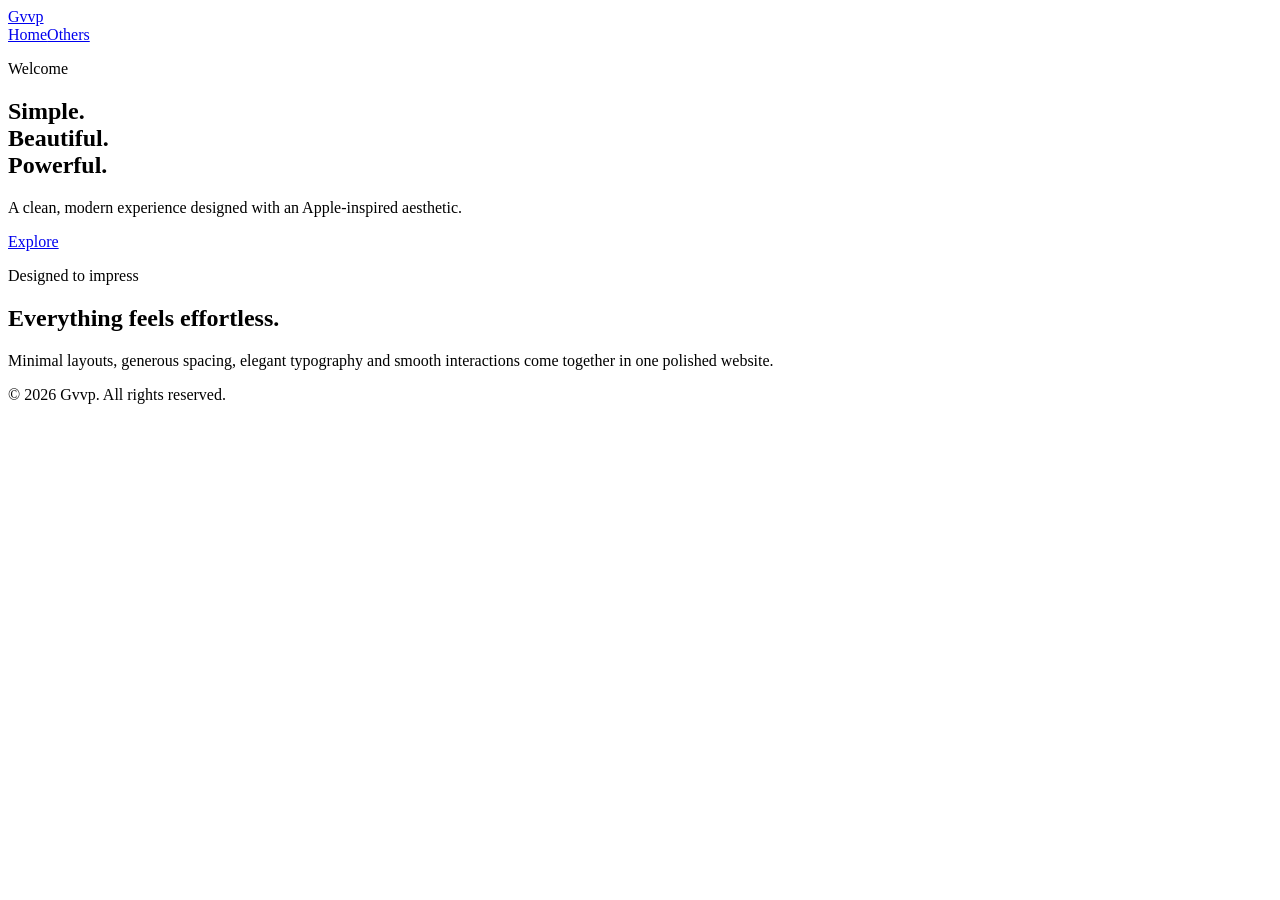
==== index.html @ 42f43a1f "Create Apple-style home page" ====
<!DOCTYPE html>
<html lang="en">
<head>
<meta charset="UTF-8">
<meta name="viewport" content="width=device-width, initial-scale=1.0">
<title>Gvvp — Home</title>
<link rel="stylesheet" href="style.css">
</head>
<body>
<header class="nav">
  <a class="brand" href="index.html">Gvvp</a>
  <nav><a class="active" href="index.html">Home</a><a href="others.html">Others</a></nav>
</header>
<main>
  <section class="hero">
    <p class="eyebrow">Welcome</p>
    <h1>Simple.<br>Beautiful.<br>Powerful.</h1>
    <p class="subtitle">A clean, modern experience designed with an Apple-inspired aesthetic.</p>
    <a class="button" href="others.html">Explore</a>
  </section>
  <section class="feature">
    <p class="eyebrow">Designed to impress</p>
    <h2>Everything feels effortless.</h2>
    <p>Minimal layouts, generous spacing, elegant typography and smooth interactions come together in one polished website.</p>
  </section>
</main>
<footer>© 2026 Gvvp. All rights reserved.</footer>
</body>
</html>
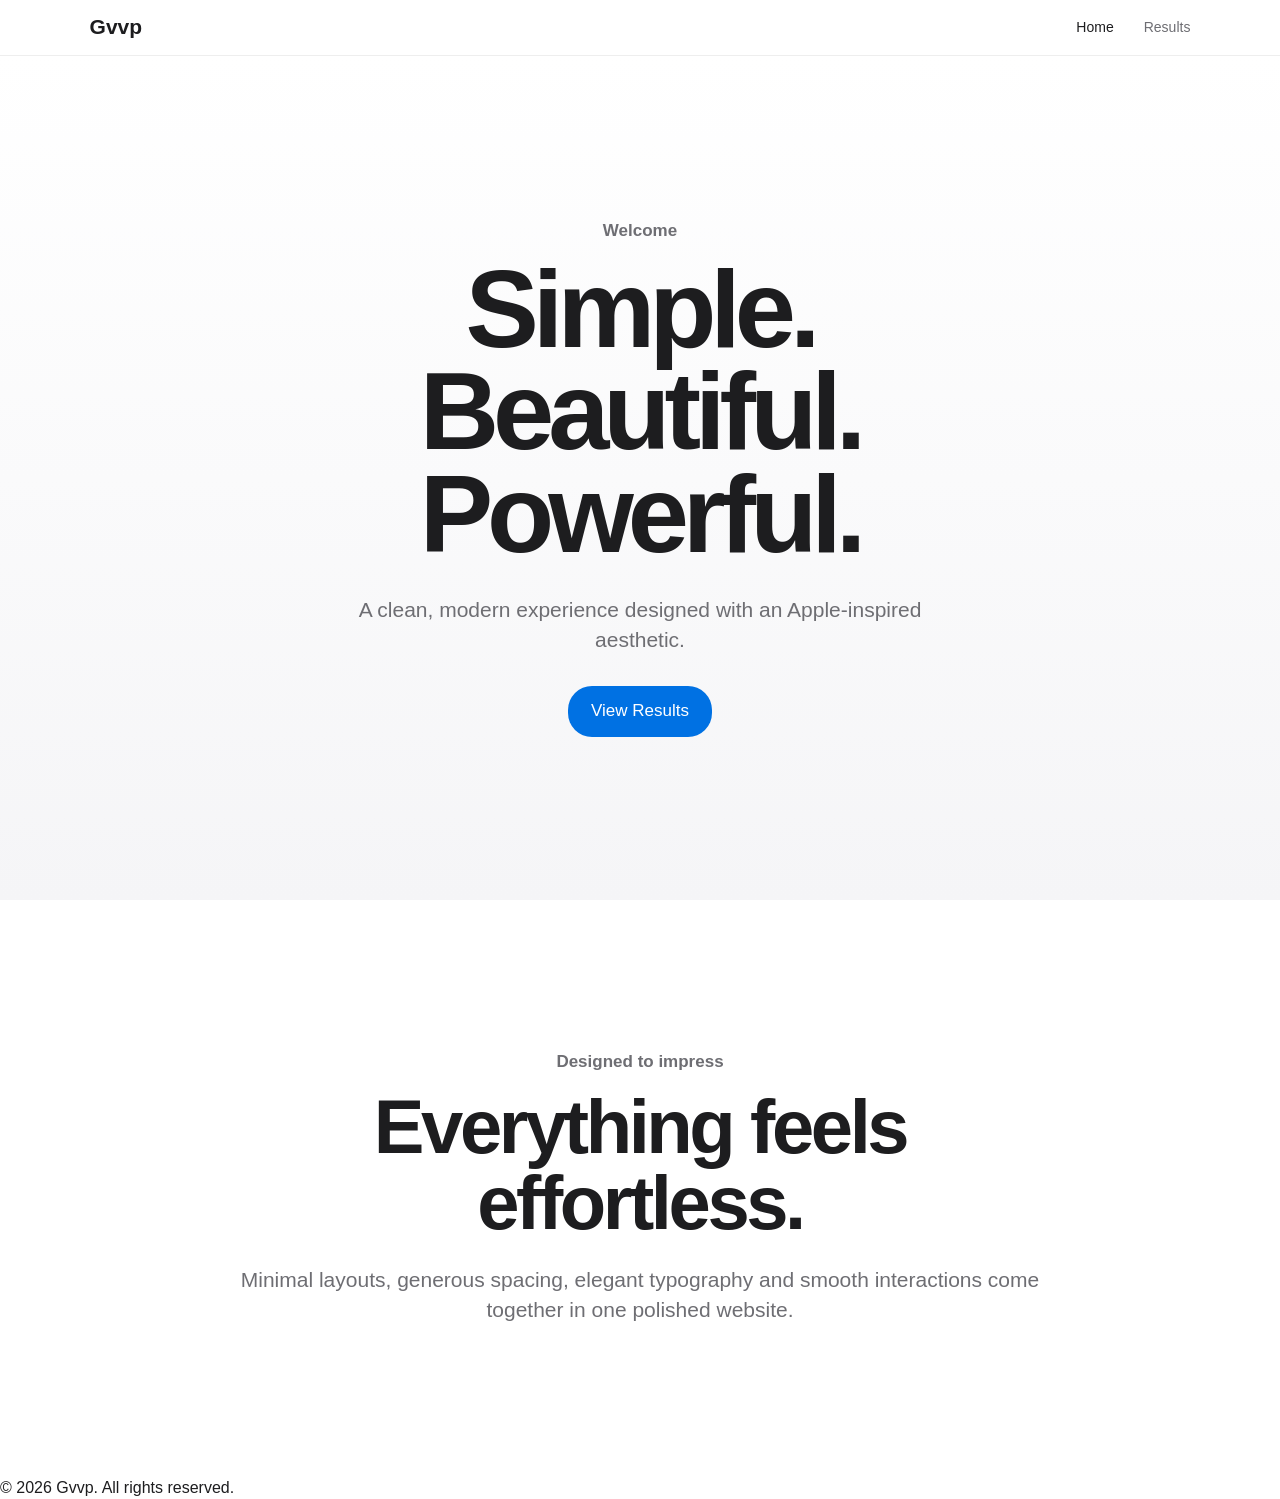
==== commit ef6e7d15: "Replace Others page navigation with Results page" ====
--- a/index.html
+++ b/index.html
@@ -9,14 +9,14 @@
 <body>
 <header class="nav">
   <a class="brand" href="index.html">Gvvp</a>
-  <nav><a class="active" href="index.html">Home</a><a href="others.html">Others</a></nav>
+  <nav><a class="active" href="index.html">Home</a><a href="results.html">Results</a></nav>
 </header>
 <main>
   <section class="hero">
     <p class="eyebrow">Welcome</p>
     <h1>Simple.<br>Beautiful.<br>Powerful.</h1>
     <p class="subtitle">A clean, modern experience designed with an Apple-inspired aesthetic.</p>
-    <a class="button" href="others.html">Explore</a>
+    <a class="button" href="results.html">View Results</a>
   </section>
   <section class="feature">
     <p class="eyebrow">Designed to impress</p>
--- a/style.css
+++ b/style.css
@@ -0,0 +1 @@
+*{box-sizing:border-box;margin:0;padding:0}html{scroll-behavior:smooth}body{font-family:-apple-system,BlinkMacSystemFont,"SF Pro Display","Segoe UI",sans-serif;color:#1d1d1f;background:#fff;line-height:1.45}.nav{height:56px;display:flex;align-items:center;justify-content:space-between;padding:0 7%;position:sticky;top:0;z-index:10;background:rgba(255,255,255,.82);backdrop-filter:blur(18px);border-bottom:1px solid #eee}.brand{font-size:21px;font-weight:700;color:#1d1d1f;text-decoration:none}.nav nav{display:flex;gap:30px}.nav nav a{font-size:14px;color:#6e6e73;text-decoration:none;transition:.2s}.nav nav a:hover,.nav nav a.active{color:#1d1d1f}.hero{min-height:calc(100vh - 56px);display:flex;flex-direction:column;align-items:center;justify-content:center;text-align:center;padding:70px 20px;background:linear-gradient(#fff,#f5f5f7)}.eyebrow{font-size:17px;color:#6e6e73;margin-bottom:14px;font-weight:600}.hero h1{font-size:clamp(58px,10vw,110px);line-height:.93;letter-spacing:-.055em;font-weight:700}.subtitle{max-width:600px;color:#6e6e73;font-size:21px;margin:30px auto}.button{display:inline-block;background:#0071e3;color:white;text-decoration:none;padding:13px 23px;border-radius:24px;font-size:17px;transition:.2s}.button:hover{background:#0077ed;transform:translateY(-2px)}.feature{max-width:900px;margin:0 auto;padding:150px 25px;text-align:center}.feature h2,.page-head h1,.results-hero h1{font-size:clamp(42px,7vw,76px);line-height:1;letter-spacing:-.045em;margin-bottom:24px}.feature p:last-child{font-size:21px;color:#6e6e73}.page-head{text-align:center;padding:130px 20px 80px;background:#f5f5f7}.page-head .subtitle{margin-top:20px}.cards{max-width:1100px;margin:0 auto;padding:40px 25px 140px;display:grid;grid-template-columns:repeat(3,1fr);gap:20px}.cards article{background:#f5f5f7;border-radius:28px;padding:36px;min-height:250px;transition:.3s}.cards article:hover{transform:translateY(-6px);box-shadow:0 15px 40px rgba(0,0,0,.08)}.cards span{color:#6e6e73;font-size:14px}.cards h2{font-size:30px;margin:35px 0 12px;letter-spacing:-.02em}.cards p{color:#6e6e73;font-size:17px}.results-page{background:#fff;min-height:calc(100vh - 56px)}.results-hero{text-align:center;padding:115px 20px 75px;background:#f5f5f7}.results-hero .subtitle{margin-top:18px}.result-section{max-width:800px;margin:0 auto;padding:65px 25px 20px}.section-label{text-transform:uppercase;letter-spacing:.08em;font-size:13px;font-weight:600;color:#6e6e73;margin-bottom:18px}.result-list{border-top:1px solid #e5e5e7}.result-list a{display:flex;align-items:center;justify-content:space-between;padding:19px 4px;border-bottom:1px solid #e5e5e7;color:#0071e3;text-decoration:none;font-size:18px;transition:.2s}.result-list a:hover{padding-left:8px}.result-list span{font-size:28px;font-weight:300}.note{text-align:center;color:#86868b;font-size:14px;margin:28px 0 70px}@media(max-width:700px){.nav{padding:0 5%}.nav nav{gap:18px}.nav nav a{font-size:13px}.hero h1{font-size:58px}.subtitle{font-size:18px}.feature{padding:100px 25px}.cards{grid-template-columns:1fr;padding-bottom:90px}.page-head{padding:100px 20px 60px}.results-hero{padding:90px 20px 60px}.results-hero h1{font-size:56px}.result-section{padding-top:50px}.result-list a{font-size:16px}}
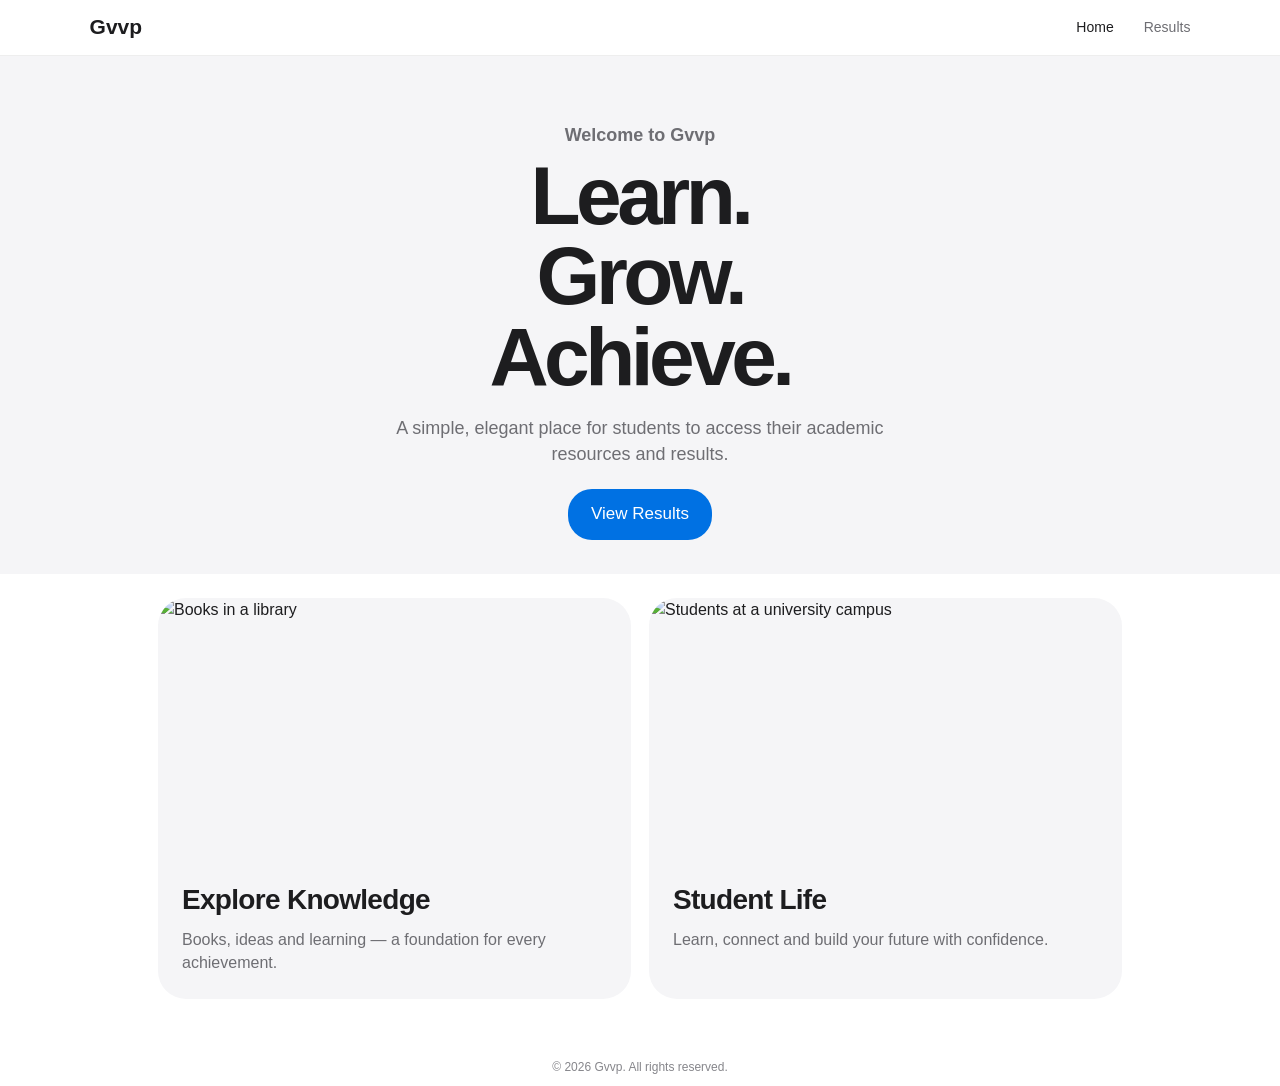
==== commit 064313c8: "Add Apple-style educational visuals to Home page" ====
--- a/index.html
+++ b/index.html
@@ -5,25 +5,33 @@
 <meta name="viewport" content="width=device-width, initial-scale=1.0">
 <title>Gvvp — Home</title>
 <link rel="stylesheet" href="style.css">
+<style>
+.home{background:#fff}.home-hero{padding:48px 20px 34px;text-align:center;background:#f5f5f7}.home-hero .eyebrow{margin-bottom:8px}.home-hero h1{font-size:clamp(44px,10vw,82px);line-height:.98;letter-spacing:-.055em;margin:0}.home-hero p{max-width:560px;margin:18px auto 22px;color:#6e6e73;font-size:18px}.home-grid{max-width:1000px;margin:0 auto;padding:24px 18px 50px;display:grid;grid-template-columns:1fr 1fr;gap:18px}.home-card{overflow:hidden;background:#f5f5f7;border-radius:28px;text-align:left}.home-card img{width:100%;height:260px;display:block;object-fit:cover}.home-card .card-copy{padding:22px 24px 25px}.home-card h2{font-size:28px;letter-spacing:-.025em;margin:0 0 7px}.home-card p{color:#6e6e73;font-size:16px;margin:0}.home-card a{display:inline-block;margin-top:14px;color:#0071e3;text-decoration:none;font-size:15px}@media(max-width:700px){.home-hero{padding:34px 18px 26px}.home-hero h1{font-size:50px}.home-hero p{font-size:17px}.home-grid{grid-template-columns:1fr;gap:14px;padding:18px 14px 35px}.home-card img{height:190px}.home-card .card-copy{padding:18px 20px 20px}.home-card h2{font-size:24px}}
+</style>
 </head>
 <body>
 <header class="nav">
   <a class="brand" href="index.html">Gvvp</a>
   <nav><a class="active" href="index.html">Home</a><a href="results.html">Results</a></nav>
 </header>
-<main>
-  <section class="hero">
-    <p class="eyebrow">Welcome</p>
-    <h1>Simple.<br>Beautiful.<br>Powerful.</h1>
-    <p class="subtitle">A clean, modern experience designed with an Apple-inspired aesthetic.</p>
+<main class="home">
+  <section class="home-hero">
+    <p class="eyebrow">Welcome to Gvvp</p>
+    <h1>Learn.<br>Grow.<br>Achieve.</h1>
+    <p>A simple, elegant place for students to access their academic resources and results.</p>
     <a class="button" href="results.html">View Results</a>
   </section>
-  <section class="feature">
-    <p class="eyebrow">Designed to impress</p>
-    <h2>Everything feels effortless.</h2>
-    <p>Minimal layouts, generous spacing, elegant typography and smooth interactions come together in one polished website.</p>
+  <section class="home-grid">
+    <article class="home-card">
+      <img src="https://images.unsplash.com/photo-1521587760476-6c12a4b040da?auto=format&fit=crop&w=1200&q=85" alt="Books in a library">
+      <div class="card-copy"><h2>Explore Knowledge</h2><p>Books, ideas and learning — a foundation for every achievement.</p></div>
+    </article>
+    <article class="home-card">
+      <img src="https://images.unsplash.com/photo-1523050854058-8df90110c9f1?auto=format&fit=crop&w=1200&q=85" alt="Students at a university campus">
+      <div class="card-copy"><h2>Student Life</h2><p>Learn, connect and build your future with confidence.</p></div>
+    </article>
   </section>
 </main>
 <footer>© 2026 Gvvp. All rights reserved.</footer>
 </body>
-</html>
+</html>
--- a/style.css
+++ b/style.css
@@ -1 +1 @@
-*{box-sizing:border-box;margin:0;padding:0}html{scroll-behavior:smooth}body{font-family:-apple-system,BlinkMacSystemFont,"SF Pro Display","Segoe UI",sans-serif;color:#1d1d1f;background:#fff;line-height:1.45}.nav{height:56px;display:flex;align-items:center;justify-content:space-between;padding:0 7%;position:sticky;top:0;z-index:10;background:rgba(255,255,255,.82);backdrop-filter:blur(18px);border-bottom:1px solid #eee}.brand{font-size:21px;font-weight:700;color:#1d1d1f;text-decoration:none}.nav nav{display:flex;gap:30px}.nav nav a{font-size:14px;color:#6e6e73;text-decoration:none;transition:.2s}.nav nav a:hover,.nav nav a.active{color:#1d1d1f}.hero{min-height:calc(100vh - 56px);display:flex;flex-direction:column;align-items:center;justify-content:center;text-align:center;padding:70px 20px;background:linear-gradient(#fff,#f5f5f7)}.eyebrow{font-size:17px;color:#6e6e73;margin-bottom:14px;font-weight:600}.hero h1{font-size:clamp(58px,10vw,110px);line-height:.93;letter-spacing:-.055em;font-weight:700}.subtitle{max-width:600px;color:#6e6e73;font-size:21px;margin:30px auto}.button{display:inline-block;background:#0071e3;color:white;text-decoration:none;padding:13px 23px;border-radius:24px;font-size:17px;transition:.2s}.button:hover{background:#0077ed;transform:translateY(-2px)}.feature{max-width:900px;margin:0 auto;padding:150px 25px;text-align:center}.feature h2,.page-head h1,.results-hero h1{font-size:clamp(42px,7vw,76px);line-height:1;letter-spacing:-.045em;margin-bottom:24px}.feature p:last-child{font-size:21px;color:#6e6e73}.page-head{text-align:center;padding:130px 20px 80px;background:#f5f5f7}.page-head .subtitle{margin-top:20px}.cards{max-width:1100px;margin:0 auto;padding:40px 25px 140px;display:grid;grid-template-columns:repeat(3,1fr);gap:20px}.cards article{background:#f5f5f7;border-radius:28px;padding:36px;min-height:250px;transition:.3s}.cards article:hover{transform:translateY(-6px);box-shadow:0 15px 40px rgba(0,0,0,.08)}.cards span{color:#6e6e73;font-size:14px}.cards h2{font-size:30px;margin:35px 0 12px;letter-spacing:-.02em}.cards p{color:#6e6e73;font-size:17px}.results-page{background:#fff;min-height:calc(100vh - 56px)}.results-hero{text-align:center;padding:115px 20px 75px;background:#f5f5f7}.results-hero .subtitle{margin-top:18px}.result-section{max-width:800px;margin:0 auto;padding:65px 25px 20px}.section-label{text-transform:uppercase;letter-spacing:.08em;font-size:13px;font-weight:600;color:#6e6e73;margin-bottom:18px}.result-list{border-top:1px solid #e5e5e7}.result-list a{display:flex;align-items:center;justify-content:space-between;padding:19px 4px;border-bottom:1px solid #e5e5e7;color:#0071e3;text-decoration:none;font-size:18px;transition:.2s}.result-list a:hover{padding-left:8px}.result-list span{font-size:28px;font-weight:300}.note{text-align:center;color:#86868b;font-size:14px;margin:28px 0 70px}@media(max-width:700px){.nav{padding:0 5%}.nav nav{gap:18px}.nav nav a{font-size:13px}.hero h1{font-size:58px}.subtitle{font-size:18px}.feature{padding:100px 25px}.cards{grid-template-columns:1fr;padding-bottom:90px}.page-head{padding:100px 20px 60px}.results-hero{padding:90px 20px 60px}.results-hero h1{font-size:56px}.result-section{padding-top:50px}.result-list a{font-size:16px}}+*{box-sizing:border-box;margin:0;padding:0}html{scroll-behavior:smooth}body{font-family:-apple-system,BlinkMacSystemFont,"SF Pro Display","Segoe UI",sans-serif;color:#1d1d1f;background:#fff;line-height:1.45}.nav{height:56px;display:flex;align-items:center;justify-content:space-between;padding:0 7%;position:sticky;top:0;z-index:10;background:rgba(255,255,255,.82);backdrop-filter:blur(18px);border-bottom:1px solid #eee}.brand{font-size:21px;font-weight:700;color:#1d1d1f;text-decoration:none}.nav nav{display:flex;gap:30px}.nav nav a{font-size:14px;color:#6e6e73;text-decoration:none}.nav nav a:hover,.nav nav a.active{color:#1d1d1f}.hero{min-height:calc(100vh - 56px);display:flex;flex-direction:column;align-items:center;justify-content:center;text-align:center;padding:70px 20px;background:linear-gradient(#fff,#f5f5f7)}.eyebrow{font-size:17px;color:#6e6e73;margin-bottom:14px;font-weight:600}.hero h1{font-size:clamp(58px,10vw,110px);line-height:.93;letter-spacing:-.055em;font-weight:700}.subtitle{max-width:600px;color:#6e6e73;font-size:21px;margin:30px auto}.button{display:inline-block;background:#0071e3;color:white;text-decoration:none;padding:13px 23px;border-radius:24px;font-size:17px}.feature{max-width:900px;margin:0 auto;padding:150px 25px;text-align:center}.feature h2,.page-head h1{font-size:clamp(42px,7vw,76px);line-height:1;letter-spacing:-.045em;margin-bottom:24px}.feature p:last-child{font-size:21px;color:#6e6e73}.page-head{text-align:center;padding:130px 20px 80px;background:#f5f5f7}.page-head .subtitle{margin-top:20px}.cards{max-width:1100px;margin:0 auto;padding:40px 25px 140px;display:grid;grid-template-columns:repeat(3,1fr);gap:20px}.cards article{background:#f5f5f7;border-radius:28px;padding:36px;min-height:250px}.cards span{color:#6e6e73;font-size:14px}.cards h2{font-size:30px;margin:35px 0 12px;letter-spacing:-.02em}.cards p{color:#6e6e73;font-size:17px}.results-page{background:#fff;min-height:calc(100vh - 56px);padding:18px 20px}.results-title{text-align:center;font-size:32px;line-height:1.1;margin:0 0 10px;font-weight:700}.compact-list{max-width:650px;margin:0 auto;border-top:1px solid #e5e5e7}.compact-list a{display:flex;align-items:center;justify-content:space-between;padding:5px 2px;border-bottom:1px solid #e5e5e7;color:#0071e3;text-decoration:none;font-size:16px;line-height:1.25}.compact-list a:hover{padding-left:5px}.compact-list span{font-size:20px;font-weight:300}footer{text-align:center;font-size:12px;color:#86868b;padding:10px}@media(max-width:700px){.nav{padding:0 5%}.nav nav{gap:18px}.nav nav a{font-size:13px}.hero h1{font-size:58px}.subtitle{font-size:18px}.feature{padding:100px 25px}.cards{grid-template-columns:1fr;padding-bottom:90px}.page-head{padding:100px 20px 60px}.results-page{padding:12px 16px}.results-title{font-size:28px;margin-bottom:6px}.compact-list a{padding:4px 2px;font-size:15px}.compact-list span{font-size:18px}}
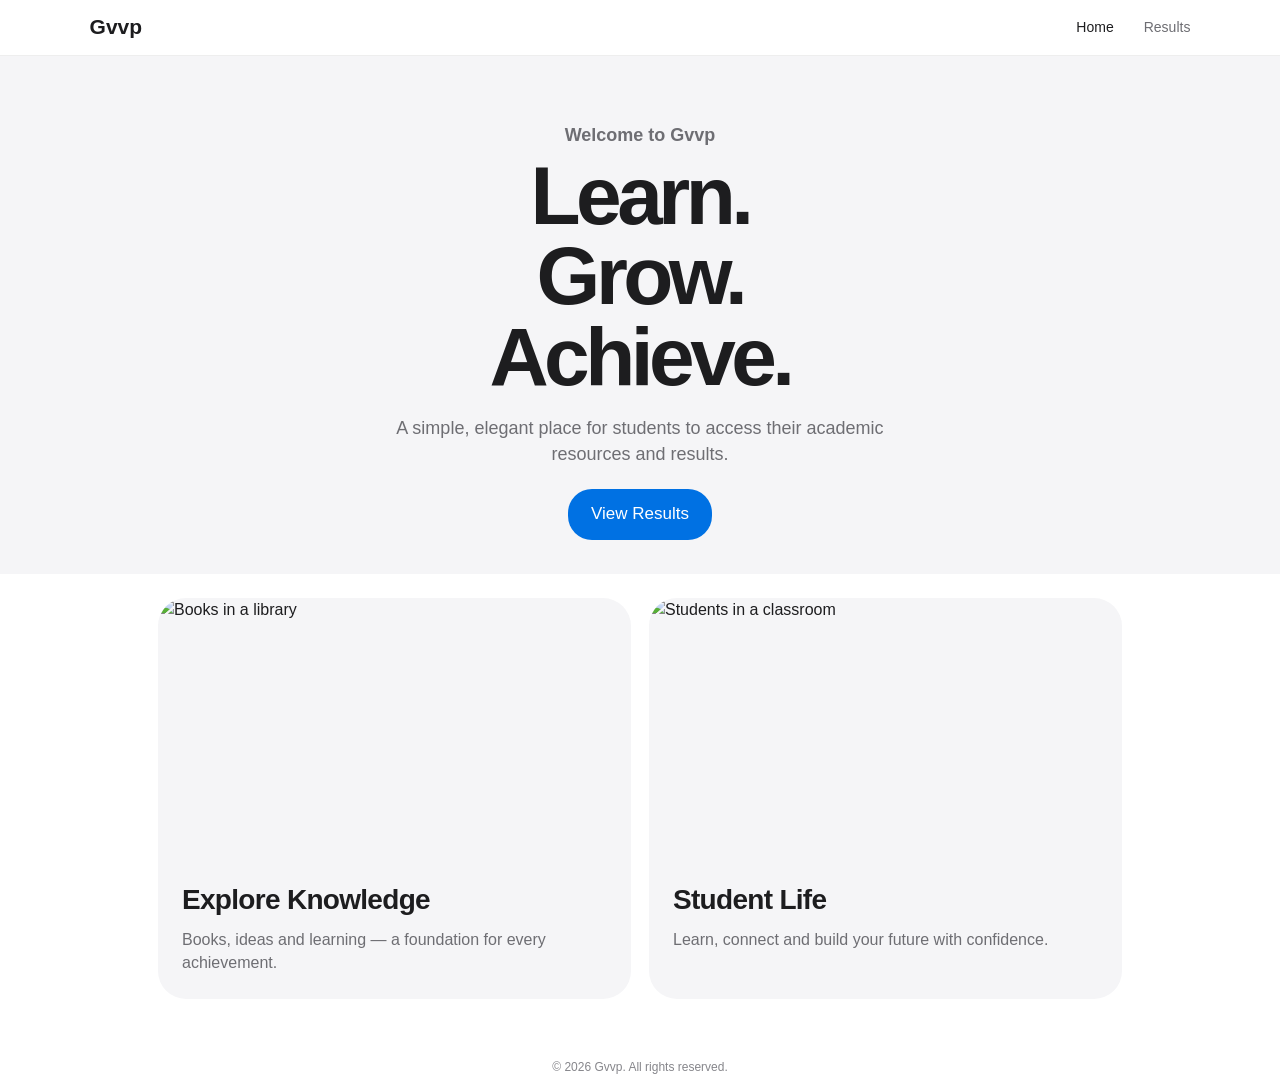
==== commit 0cf1fefa: "Replace broken second Home page image" ====
--- a/index.html
+++ b/index.html
@@ -6,7 +6,7 @@
 <title>Gvvp — Home</title>
 <link rel="stylesheet" href="style.css">
 <style>
-.home{background:#fff}.home-hero{padding:48px 20px 34px;text-align:center;background:#f5f5f7}.home-hero .eyebrow{margin-bottom:8px}.home-hero h1{font-size:clamp(44px,10vw,82px);line-height:.98;letter-spacing:-.055em;margin:0}.home-hero p{max-width:560px;margin:18px auto 22px;color:#6e6e73;font-size:18px}.home-grid{max-width:1000px;margin:0 auto;padding:24px 18px 50px;display:grid;grid-template-columns:1fr 1fr;gap:18px}.home-card{overflow:hidden;background:#f5f5f7;border-radius:28px;text-align:left}.home-card img{width:100%;height:260px;display:block;object-fit:cover}.home-card .card-copy{padding:22px 24px 25px}.home-card h2{font-size:28px;letter-spacing:-.025em;margin:0 0 7px}.home-card p{color:#6e6e73;font-size:16px;margin:0}.home-card a{display:inline-block;margin-top:14px;color:#0071e3;text-decoration:none;font-size:15px}@media(max-width:700px){.home-hero{padding:34px 18px 26px}.home-hero h1{font-size:50px}.home-hero p{font-size:17px}.home-grid{grid-template-columns:1fr;gap:14px;padding:18px 14px 35px}.home-card img{height:190px}.home-card .card-copy{padding:18px 20px 20px}.home-card h2{font-size:24px}}
+.home{background:#fff}.home-hero{padding:48px 20px 34px;text-align:center;background:#f5f5f7}.home-hero .eyebrow{margin-bottom:8px}.home-hero h1{font-size:clamp(44px,10vw,82px);line-height:.98;letter-spacing:-.055em;margin:0}.home-hero p{max-width:560px;margin:18px auto 22px;color:#6e6e73;font-size:18px}.home-grid{max-width:1000px;margin:0 auto;padding:24px 18px 50px;display:grid;grid-template-columns:1fr 1fr;gap:18px}.home-card{overflow:hidden;background:#f5f5f7;border-radius:28px;text-align:left}.home-card img{width:100%;height:260px;display:block;object-fit:cover}.home-card .card-copy{padding:22px 24px 25px}.home-card h2{font-size:28px;letter-spacing:-.025em;margin:0 0 7px}.home-card p{color:#6e6e73;font-size:16px;margin:0}@media(max-width:700px){.home-hero{padding:34px 18px 26px}.home-hero h1{font-size:50px}.home-hero p{font-size:17px}.home-grid{grid-template-columns:1fr;gap:14px;padding:18px 14px 35px}.home-card img{height:190px}.home-card .card-copy{padding:18px 20px 20px}.home-card h2{font-size:24px}}
 </style>
 </head>
 <body>
@@ -27,7 +27,7 @@
       <div class="card-copy"><h2>Explore Knowledge</h2><p>Books, ideas and learning — a foundation for every achievement.</p></div>
     </article>
     <article class="home-card">
-      <img src="https://images.unsplash.com/photo-1523050854058-8df90110c9f1?auto=format&fit=crop&w=1200&q=85" alt="Students at a university campus">
+      <img src="https://images.unsplash.com/photo-1524178232363-1fb2b075b655?auto=format&fit=crop&w=1200&q=85" alt="Students in a classroom">
       <div class="card-copy"><h2>Student Life</h2><p>Learn, connect and build your future with confidence.</p></div>
     </article>
   </section>
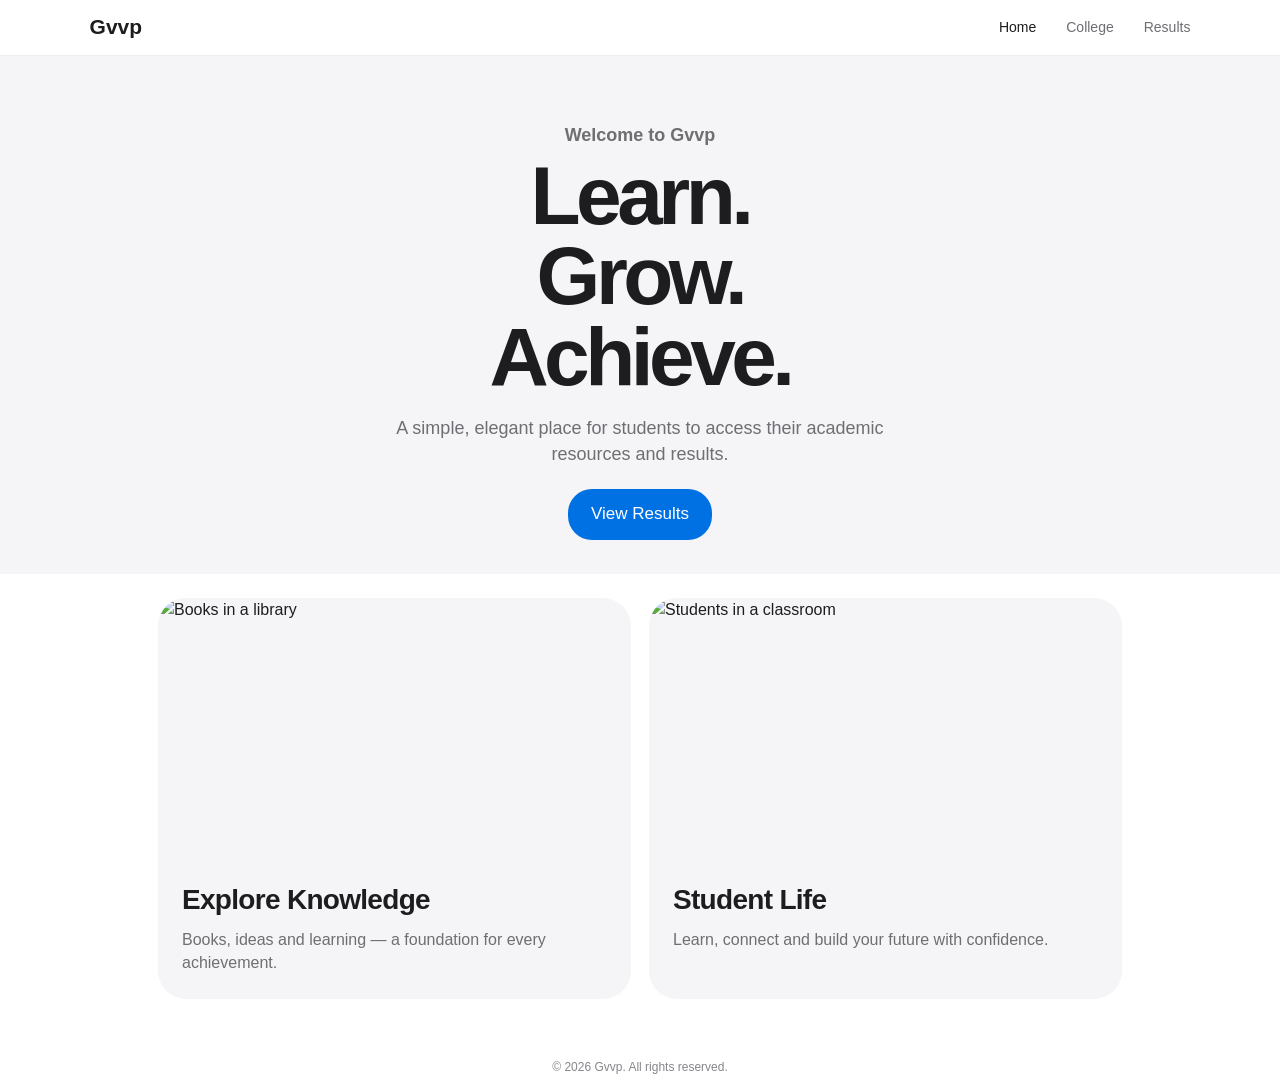
==== commit 7f6bb50d: "Add College page to Home navigation" ====
--- a/index.html
+++ b/index.html
@@ -12,7 +12,7 @@
 <body>
 <header class="nav">
   <a class="brand" href="index.html">Gvvp</a>
-  <nav><a class="active" href="index.html">Home</a><a href="results.html">Results</a></nav>
+  <nav><a class="active" href="index.html">Home</a><a href="college.html">College</a><a href="results.html">Results</a></nav>
 </header>
 <main class="home">
   <section class="home-hero">
